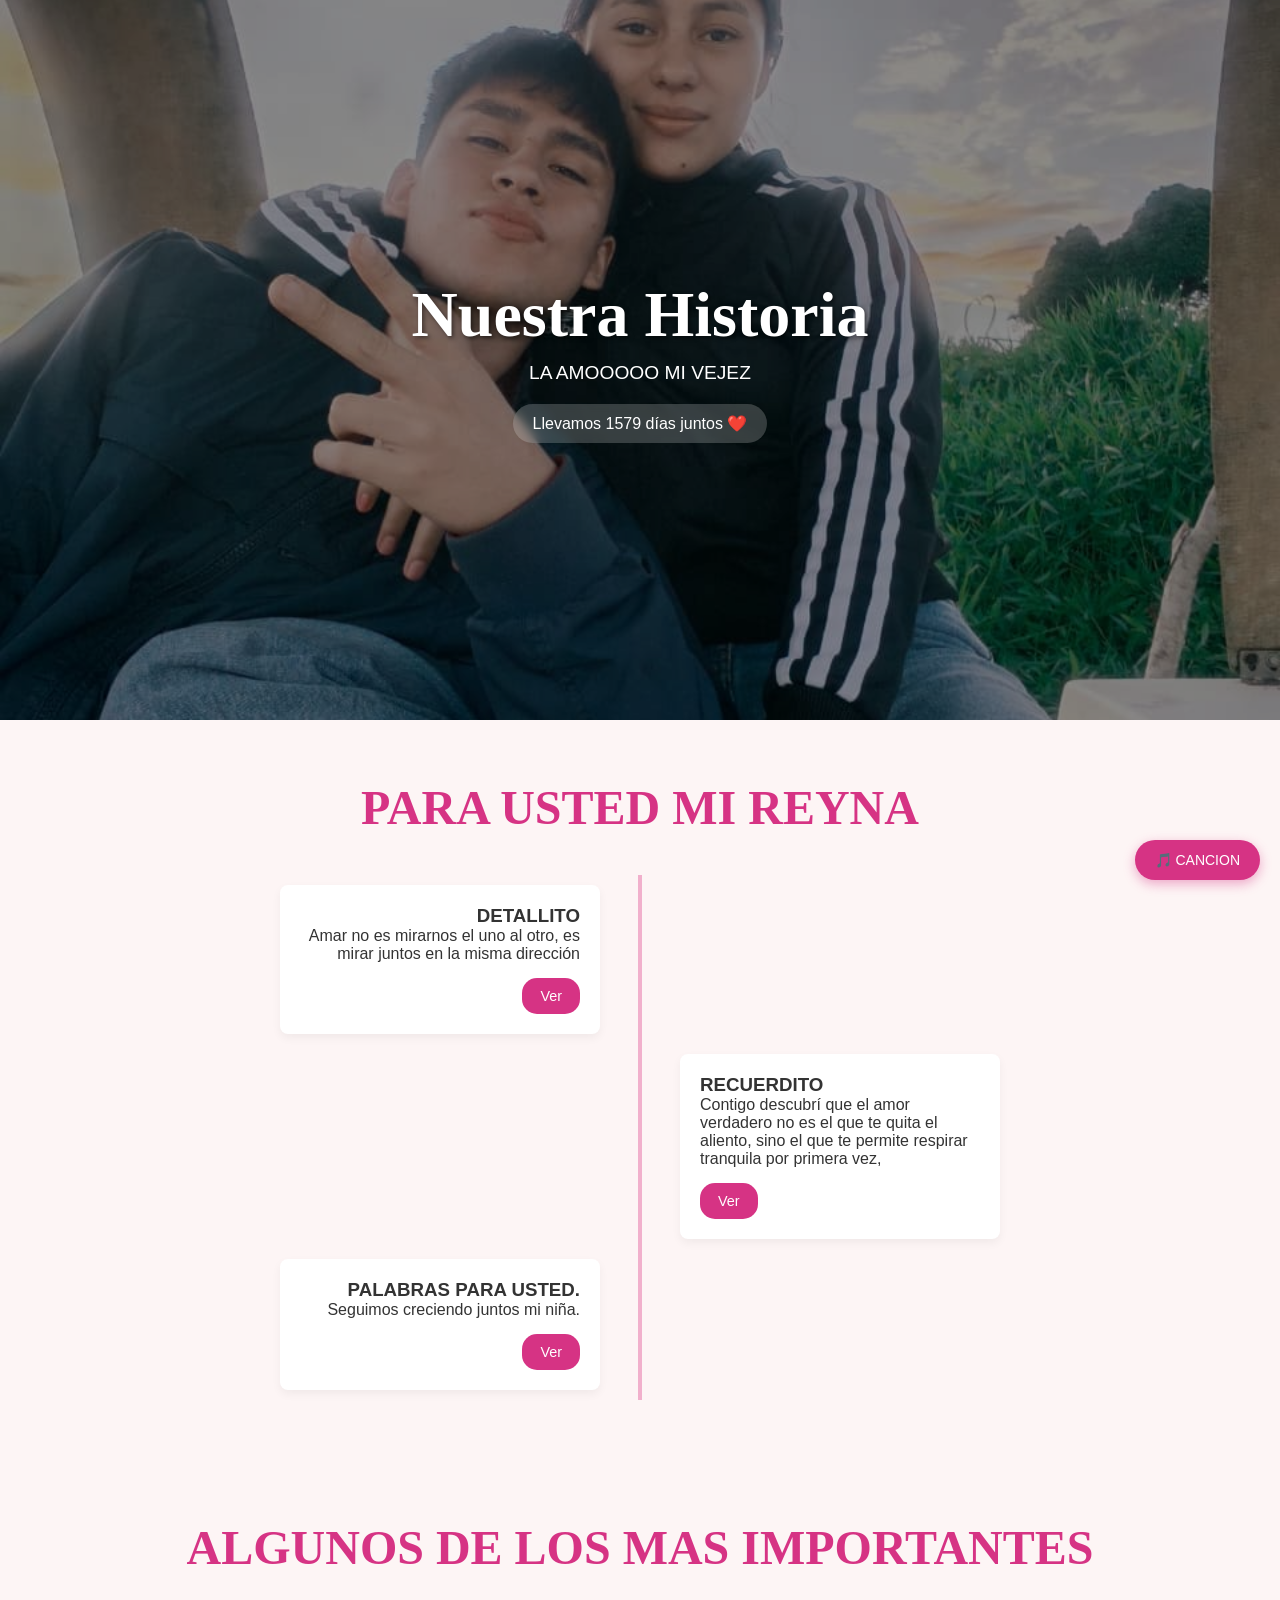
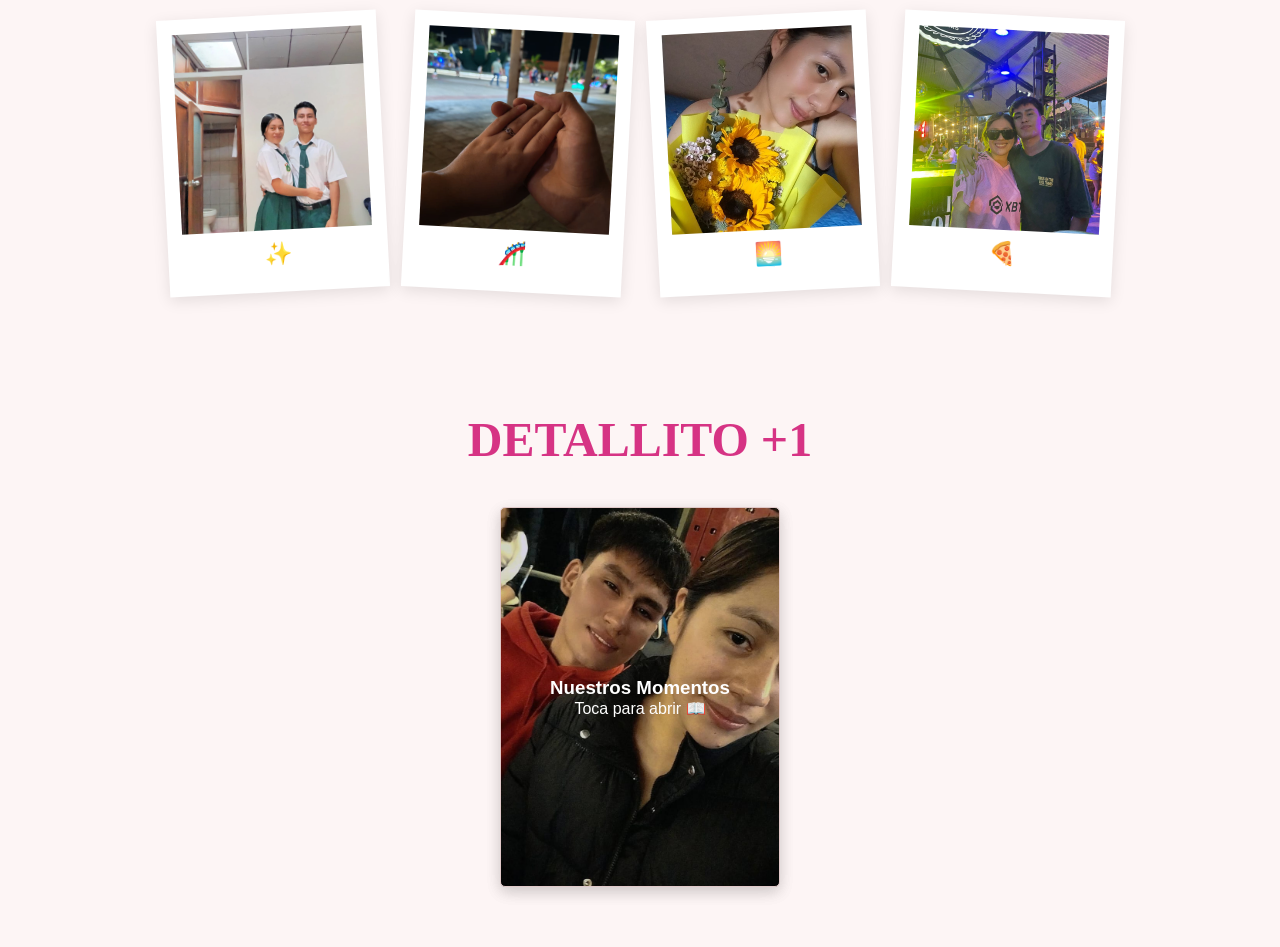
==== index.html @ b3944d25 "primera version" ====
<!DOCTYPE html>
<html lang="es">

<head>

  <!-- =====================================================
       CONFIGURACIÓN GENERAL
       ===================================================== -->

  <meta charset="UTF-8">

  <meta name="viewport" content="width=device-width, initial-scale=1.0">

  <title>Nuestra Historia de Amor ❤️</title>

  <!-- Conecta el HTML con CSS -->
  <link rel="stylesheet" href="style.css">

</head>


<body>



  <!-- =====================================================
       REPRODUCTOR DE MÚSICA
       ===================================================== -->

  <div class="music-player">

    <button id="musicToggle">
      🎵 CANCION
    </button>

    <audio id="bgMusic" loop>

      <source
        src="musica/canserbero.mp3"
        type="audio/mpeg">

      Tu navegador no soporta reproducción de audio.

    </audio>

  </div>


  <!-- =====================================================
       PORTADA PRINCIPAL / HERO
       ===================================================== -->

  <header class="hero">

    <div class="hero-overlay">

      <h1>Nuestra Historia</h1>

      <p>
        LA AMOOOOO MI VEJEZ
      </p>

      <div class="counter" id="counter">
        Llevamos juntos...
      </div>

    </div>

  </header>


  <!-- =====================================================
       CONTENIDO PRINCIPAL
       ===================================================== -->

  <main>


    <!-- =====================================================
         1. LÍNEA DEL TIEMPO
         ===================================================== -->

    <section class="section timeline-section">

      <h2>PARA USTED MI REYNA</h2>

      <div class="timeline">


        <!-- PRIMER ACONTECIMIENTO -->

        <div class="timeline-item left">

          <div class="content">

            <h3>DETALLITO</h3>

            <p>
              Amar no es mirarnos el uno al otro, es mirar juntos en la misma dirección
            </p>

            <a class="btn-proyecto" href="proyecto1.html">
              Ver
            </a>

          </div>

        </div>


        <!-- SEGUNDO ACONTECIMIENTO -->

        <div class="timeline-item right">

          <div class="content">

            <h3>RECUERDITO</h3>

            <p>
              Contigo descubrí que el amor verdadero no es el que te quita el aliento, sino el que te permite respirar tranquila por primera vez,
            </p>

            <a class="btn-proyecto" href="proyecto2.html">
              Ver 
            </a>

          </div>

        </div>


        <!-- TERCER ACONTECIMIENTO -->

        <div class="timeline-item left">

          <div class="content">

            <h3>PALABRAS PARA USTED.</h3>

            <p>
              Seguimos creciendo juntos mi niña.
            </p>

            <a class="btn-proyecto" href="proyecto3.html">
              Ver 
            </a>

          </div>

        </div>

      </div>

    </section>



    <!-- =====================================================
         2. GALERÍA DE FOTOS
         ===================================================== -->

    <section class="section polaroid-section">

      <h2> ALGUNOS DE LOS MAS IMPORTANTES</h2>

      <div class="polaroid-grid">


        <!-- FOTO 1 -->

        <div class="polaroid">

          <img
            src="imagenes/uno.jpeg"
            alt="Recuerdo 1">

          <p class="caption">
             ✨
          </p>

        </div>


        <!-- FOTO 2 -->

        <div class="polaroid">

          <img
            src="imagenes/dos.jpeg"
            alt="Recuerdo 2">

          <p class="caption">
             🎢
          </p>

        </div>


        <!-- FOTO 3 -->

        <div class="polaroid">

          <img
            src="imagenes/cinco.jpeg"
            alt="Recuerdo 3">

          <p class="caption">
             🌅
          </p>

        </div>


        <!-- FOTO 4 -->

        <div class="polaroid">

          <img
            src="imagenes/cuatro.jpeg"
            alt="Recuerdo 4">

          <p class="caption">
             🍕
          </p>

        </div>

      </div>

    </section>



    <!-- =====================================================
         3. LIBRO DE RECUERDOS
         ===================================================== -->

    <section class="section book-section">

      <h2> DETALLITO +1</h2>


      <div class="book-container">

        <div class="book" id="book">


          <!-- PORTADA -->

          <div class="page cover" id="page1">

            <h3>
              Nuestros Momentos
            </h3>

            <p>
              Toca para abrir 📖
            </p>

          </div>


          <!-- SEGUNDA PÁGINA -->

          <div class="page inner" id="page2">

            <p>
              "Te amo no solo por lo que eres,
              sino por lo que soy cuando estoy contigo."
            </p>

            <button id="nextPage">
              Siguiente Página ➡️
            </button>

          </div>


          <!-- ÚLTIMA PÁGINA -->

          <div class="page back" id="page3">

            <h3>
              Por muchos años más 🥂
            </h3>

            <p>
              Siempre juntos.
            </p>

            <button id="prevPage">
              ⬅️ Regresar
            </button>

          </div>


        </div>

      </div>

    </section>


  </main>


  <!-- =====================================================
       JAVASCRIPT
       ===================================================== -->

  <script src="script.js"></script>

</body>

</html>
---- style.css ----
/* =====================================================
   INTRODUCCIÓN - FLORES BRILLANTES 🌸
   Fondo oscuro, pétalos rosados con luz y pasto verde.
   ===================================================== */

.flowers-intro {

  position: fixed;

  top: 0;
  left: 0;

  width: 100%;
  height: 100vh;

  /* Noche con un resplandor rosado al centro */
  background:
    radial-gradient(
      circle at 50% 95%,
      #2a0a1b 0%,
      #14040d 45%,
      #000000 100%
    );

  display: flex;

  align-items: flex-end;
  justify-content: center;

  z-index: 99999;

  overflow: hidden;

  /* La introducción desaparece después de 5 segundos */
  animation: introDisappear 1s ease forwards;

  animation-delay: 5s;
}


/* =====================================================
   CONTENEDOR DE LAS FLORES
   ===================================================== */

.flowers {

  position: relative;

  width: 100%;
  max-width: 620px;

  height: 100%;

}


/* =====================================================
   FLOR
   Cada flor tiene su propia altura con la variable --h
   ===================================================== */

.flower {

  position: absolute;

  bottom: 40px;

  transform-origin: bottom center;

}


.flower--1 {

  --h: 210px;

  left: 14%;

  transform: rotate(-7deg) scale(0.85);

}


.flower--2 {

  --h: 300px;

  left: 45%;

  transform: scale(1);

}


.flower--3 {

  --h: 235px;

  left: 72%;

  transform: rotate(6deg) scale(0.9);

}


/* =====================================================
   TALLO
   ===================================================== */

.flower_line {

  position: absolute;

  bottom: 0;
  left: 0;

  width: 9px;

  height: var(--h);

  background: linear-gradient(
    to top,
    #4a0c22,
    #a32257 55%,
    #e2669b
  );

  border-radius: 10px;

  transform-origin: bottom center;

  box-shadow:
    0 0 12px rgba(226, 102, 155, 0.35);

  /* El tallo crece desde el suelo */
  animation:
    growing-line 1.6s ease backwards;

}


.flower--1 .flower_line { animation-delay: 0.1s; }
.flower--2 .flower_line { animation-delay: 0.4s; }
.flower--3 .flower_line { animation-delay: 0.7s; }


/* =====================================================
   HOJAS DEL TALLO
   ===================================================== */

.flower_line_leaf {

  position: absolute;

  width: 80px;
  height: 42px;

  background: linear-gradient(
    120deg,
    #5d0f2c,
    #b4306a
  );

  border-radius: 100% 0 100% 0;

  box-shadow:
    0 0 14px rgba(180, 48, 106, 0.35);

  transform-origin: left center;

  animation:
    growing-leaf 1s ease backwards;

}


.flower_line_leaf--1 {

  bottom: 20px;
  left: 4px;

  transform: rotate(-12deg);

  animation-delay: 1.4s;

}


.flower_line_leaf--2 {

  bottom: 62px;
  left: 4px;

  transform: rotate(-32deg) scale(0.85);

  animation-delay: 1.6s;

}


.flower_line_leaf--3 {

  bottom: 46px;
  left: 4px;

  transform: rotate(160deg) scale(0.8);

  animation-delay: 1.8s;

}


/* =====================================================
   CABEZA DE LA FLOR
   ===================================================== */

.flower_head {

  position: absolute;

  bottom: var(--h);

  left: 4px;

  width: 0;
  height: 0;

  /* Primero abre y después se mece suavemente */
  animation:
    blooming-flower 1.8s ease backwards,
    moving-flower 5s ease-in-out infinite;

}


.flower--1 .flower_head {
  animation-delay: 1.3s, 3s;
}

.flower--2 .flower_head {
  animation-delay: 1.6s, 3.3s;
}

.flower--3 .flower_head {
  animation-delay: 1.9s, 3.6s;
}


/* =====================================================
   PÉTALOS ROSADOS
   ===================================================== */

.flower_leaf {

  position: absolute;

  bottom: -6px;
  left: 0;

  width: 46px;
  height: 84px;

  /* Forma orgánica de pétalo */
  border-radius:
    51% 49% 47% 53% /
    44% 45% 55% 69%;

  background: linear-gradient(
    to top,
    #c2185b,
    #ff8fc0 65%,
    #ffd2e6
  );

  box-shadow:
    inset 0 0 18px rgba(255, 255, 255, 0.45),
    0 0 22px rgba(255, 105, 160, 0.4);

  transform-origin: bottom center;

}


.flower_leaf--1 {
  transform: translateX(-50%) rotate(-72deg);
}

.flower_leaf--2 {
  transform: translateX(-50%) rotate(-36deg);
}

.flower_leaf--3 {
  transform: translateX(-50%) rotate(0deg);
}

.flower_leaf--4 {
  transform: translateX(-50%) rotate(36deg);
}

.flower_leaf--5 {
  transform: translateX(-50%) rotate(72deg);
}


/* =====================================================
   CENTRO BRILLANTE DE LA FLOR
   ===================================================== */

.flower_core {

  position: absolute;

  bottom: -4px;
  left: 0;

  width: 34px;
  height: 20px;

  transform: translateX(-50%);

  border-radius: 50%;

  background:
    radial-gradient(
      circle at 50% 40%,
      #ffffff 0 30%,
      #ffe9a8 45%,
      #f6c445 100%
    );

  box-shadow:
    0 0 18px rgba(255, 220, 130, 0.9),
    0 0 40px rgba(255, 190, 90, 0.5);

  z-index: 2;

  animation:
    core-glow 2.4s ease-in-out infinite;

}


/* =====================================================
   PASTO DEL SUELO
   ===================================================== */

.grass {

  position: absolute;

  bottom: 0;
  left: 0;

  width: 100%;
  height: 170px;

  pointer-events: none;

}


.grass span {

  position: absolute;

  bottom: 0;

  width: 14px;
  height: 120px;

  background: linear-gradient(
    to top,
    #06300f,
    #2f9b3f 60%,
    #6be07a
  );

  /* Convierte el rectángulo en una hoja puntiaguda */
  clip-path:
    polygon(50% 0%, 100% 100%, 0% 100%);

  transform-origin: bottom center;

  animation:
    grass-move 4s ease-in-out infinite;

}


.grass span:nth-child(1)  { left: 2%;  height: 95px;  transform: rotate(-14deg); animation-delay: 0s; }
.grass span:nth-child(2)  { left: 8%;  height: 130px; transform: rotate(6deg);   animation-delay: .3s; }
.grass span:nth-child(3)  { left: 14%; height: 80px;  transform: rotate(-8deg);  animation-delay: .6s; }
.grass span:nth-child(4)  { left: 20%; height: 145px; transform: rotate(10deg);  animation-delay: .2s; }
.grass span:nth-child(5)  { left: 27%; height: 100px; transform: rotate(-12deg); animation-delay: .9s; }
.grass span:nth-child(6)  { left: 33%; height: 120px; transform: rotate(4deg);   animation-delay: .5s; }
.grass span:nth-child(7)  { left: 40%; height: 88px;  transform: rotate(-6deg);  animation-delay: 1.1s; }
.grass span:nth-child(8)  { left: 46%; height: 150px; transform: rotate(9deg);   animation-delay: .1s; }
.grass span:nth-child(9)  { left: 53%; height: 105px; transform: rotate(-10deg); animation-delay: .7s; }
.grass span:nth-child(10) { left: 60%; height: 125px; transform: rotate(5deg);   animation-delay: 1.3s; }
.grass span:nth-child(11) { left: 66%; height: 85px;  transform: rotate(-9deg);  animation-delay: .4s; }
.grass span:nth-child(12) { left: 73%; height: 140px; transform: rotate(8deg);   animation-delay: 1s; }
.grass span:nth-child(13) { left: 80%; height: 98px;  transform: rotate(-13deg); animation-delay: .8s; }
.grass span:nth-child(14) { left: 86%; height: 118px; transform: rotate(7deg);   animation-delay: 1.4s; }
.grass span:nth-child(15) { left: 92%; height: 90px;  transform: rotate(-5deg);  animation-delay: .2s; }
.grass span:nth-child(16) { left: 97%; height: 132px; transform: rotate(11deg);  animation-delay: 1.2s; }


/* =====================================================
   LUCES QUE FLOTAN (PARTÍCULAS)
   ===================================================== */

.motes {

  position: absolute;

  inset: 0;

  pointer-events: none;

}


.motes span {

  position: absolute;

  width: 6px;
  height: 6px;

  border-radius: 50%;

  background: #fff3b0;

  box-shadow:
    0 0 10px rgba(255, 235, 150, 0.9);

  opacity: 0;

  animation:
    floating-mote 6s linear infinite;

}


.motes span:nth-child(1)  { left: 10%; bottom: 18%; animation-delay: 0s; }
.motes span:nth-child(2)  { left: 22%; bottom: 30%; animation-delay: .8s; }
.motes span:nth-child(3)  { left: 34%; bottom: 12%; animation-delay: 1.6s; }
.motes span:nth-child(4)  { left: 44%; bottom: 40%; animation-delay: 2.4s; }
.motes span:nth-child(5)  { left: 55%; bottom: 22%; animation-delay: 3.2s; }
.motes span:nth-child(6)  { left: 65%; bottom: 35%; animation-delay: 1.1s; }
.motes span:nth-child(7)  { left: 76%; bottom: 16%; animation-delay: 2s; }
.motes span:nth-child(8)  { left: 86%; bottom: 28%; animation-delay: 2.8s; }
.motes span:nth-child(9)  { left: 16%; bottom: 45%; animation-delay: 3.6s; }
.motes span:nth-child(10) { left: 50%; bottom: 55%; animation-delay: 1.4s; }
.motes span:nth-child(11) { left: 70%; bottom: 50%; animation-delay: 2.2s; }
.motes span:nth-child(12) { left: 30%; bottom: 60%; animation-delay: 4s; }


/* =====================================================
   ANIMACIONES DE LA INTRODUCCIÓN
   ===================================================== */

@keyframes growing-line {

  0% {
    height: 0;
    opacity: 0;
  }

  100% {
    height: var(--h);
    opacity: 1;
  }

}


@keyframes growing-leaf {

  0% {
    transform: scale(0) rotate(0deg);
    opacity: 0;
  }

}


@keyframes blooming-flower {

  0% {
    transform: scale(0) rotate(-40deg);
    opacity: 0;
  }

  70% {
    transform: scale(1.15) rotate(6deg);
    opacity: 1;
  }

  100% {
    transform: scale(1) rotate(0deg);
    opacity: 1;
  }

}


@keyframes moving-flower {

  0%, 100% {
    rotate: 0deg;
  }

  50% {
    rotate: 4deg;
  }

}


@keyframes core-glow {

  0%, 100% {
    box-shadow:
      0 0 18px rgba(255, 220, 130, 0.9),
      0 0 40px rgba(255, 190, 90, 0.5);
  }

  50% {
    box-shadow:
      0 0 26px rgba(255, 235, 170, 1),
      0 0 60px rgba(255, 200, 110, 0.7);
  }

}


@keyframes grass-move {

  0%, 100% {
    scale: 1 1;
  }

  50% {
    scale: 1.02 1.04;
  }

}


@keyframes floating-mote {

  0% {
    transform: translate(0, 0) scale(0.6);
    opacity: 0;
  }

  20% {
    opacity: 1;
  }

  80% {
    opacity: 0.8;
  }

  100% {
    transform: translate(30px, -180px) scale(1);
    opacity: 0;
  }

}


/* =====================================================
   DESAPARECER INTRO
   ===================================================== */

@keyframes introDisappear {

  0% {

    opacity: 1;

  }

  100% {

    opacity: 0;

    visibility: hidden;

    pointer-events: none;

  }

}

/* =====================================================
   RESET Y ESTILOS GENERALES
   =====================================================

   Eliminamos márgenes y espacios predeterminados
   del navegador para controlar mejor el diseño.
*/

* {
  box-sizing: border-box;
  margin: 0;
  padding: 0;
}


/* =====================================================
   CUERPO DE LA PÁGINA
   ===================================================== */

body {

  /* Fuente principal */
  font-family: 'Montserrat', sans-serif;

  /* Color de fondo romántico muy claro */
  background-color: #fdf5f5;

  /* Color principal del texto */
  color: #333;

  /* Evita desplazamiento horizontal accidental */
  overflow-x: hidden;
}


/* =====================================================
   REPRODUCTOR FLOTANTE DE MÚSICA
   ===================================================== */

.music-player {

  /* Hace que permanezca fijo aunque bajemos la página */
  position: fixed;

  /* Distancia desde abajo */
  bottom: 20px;

  /* Distancia desde la derecha */
  right: 20px;

  /* Hace que aparezca encima de otros elementos */
  z-index: 1000;
}


/* Botón del reproductor */
.music-player button {

  background: #d63384;

  color: white;

  border: none;

  padding: 12px 20px;

  border-radius: 30px;

  font-size: 14px;

  cursor: pointer;

  box-shadow: 0 4px 12px rgba(214, 51, 132, 0.4);

  /* Suaviza los efectos cuando pasamos el mouse */
  transition:
    transform 0.2s,
    background 0.2s;
}


/* Efecto cuando colocamos el mouse encima */
.music-player button:hover {

  background: #b8256f;

  transform: scale(1.05);
}


/* =====================================================
   PORTADA / HERO
   ===================================================== */

.hero {

  /* La portada ocupa el 80% de la altura visible */
  height: 80vh;

  /* Imagen de fondo */
  background-image:
     url("imagenes/portada.jpeg");

  /* Centra la imagen */
  background-position: center;

  /* Hace que cubra toda la portada */
  background-size: cover;

  /* Evita que la imagen se repita */
  background-repeat: no-repeat;

  position: relative;

  display: flex;

  align-items: center;

  justify-content: center;

  text-align: center;
}


/* Capa oscura encima de la imagen */
.hero-overlay {

  background: rgba(0, 0, 0, 0.45);

  width: 100%;

  height: 100%;

  display: flex;

  flex-direction: column;

  justify-content: center;

  align-items: center;

  color: white;

  padding: 20px;
}


/* Título principal */
.hero h1 {

  font-family: 'Caveat', cursive;

  font-size: 4em;

  margin-bottom: 10px;

  text-shadow:
    2px 2px 4px rgba(0, 0, 0, 0.5);
}


/* Texto debajo del título */
.hero p {

  font-size: 1.2em;

  margin-bottom: 20px;
}


/* Contador de días juntos */
.counter {

  background:
    rgba(255, 255, 255, 0.2);

  padding: 10px 20px;

  border-radius: 20px;

  backdrop-filter: blur(5px);

  font-size: 1em;
}


/* =====================================================
   SECCIONES GENERALES
   ===================================================== */

.section {

  /* Espacio arriba y abajo */
  padding: 60px 20px;

  /* Ancho máximo */
  max-width: 1000px;

  /* Centra cada sección */
  margin: 0 auto;
}


/* Títulos de las secciones */
.section h2 {

  text-align: center;

  font-family: 'Caveat', cursive;

  font-size: 3em;

  color: #d63384;

  margin-bottom: 40px;
}


/* =====================================================
   1. LÍNEA DEL TIEMPO
   ===================================================== */

.timeline {

  position: relative;

  max-width: 800px;

  margin: 0 auto;
}


/* Línea vertical del centro */
.timeline::after {

  content: '';

  position: absolute;

  width: 4px;

  background-color: #f1b0cc;

  top: 0;

  bottom: 0;

  left: 50%;

  margin-left: -2px;
}


/* Cada elemento de la línea del tiempo */
.timeline-item {

  padding: 10px 40px;

  position: relative;

  width: 50%;
}


/* Elementos ubicados a la izquierda */
.timeline-item.left {

  left: 0;

  text-align: right;
}


/* Elementos ubicados a la derecha */
.timeline-item.right {

  left: 50%;

  text-align: left;
}


/* Caja blanca de cada acontecimiento */
.timeline-item .content {

  padding: 20px;

  background: white;

  border-radius: 8px;

  box-shadow:
    0 4px 10px rgba(0, 0, 0, 0.05);
}


/* =====================================================
   BOTÓN PARA ABRIR CADA PROYECTO
   ===================================================== */

.btn-proyecto {

  display: inline-block;

  margin-top: 15px;

  background: #d63384;

  color: white;

  text-decoration: none;

  padding: 10px 18px;

  border-radius: 15px;

  font-size: 0.9em;

  transition:
    background 0.3s,
    transform 0.3s;
}


.btn-proyecto:hover {

  background: #b8256f;

  transform: scale(1.05);
}


/* =====================================================
   2. GALERÍA POLAROID
   ===================================================== */

.polaroid-grid {

  /* Coloca las fotos horizontalmente */
  display: flex;

  /* Permite que bajen de línea si no entran */
  flex-wrap: wrap;

  /* Las centra */
  justify-content: center;

  /* Separación entre fotos */
  gap: 25px;
}


/* Cada fotografía */
.polaroid {

  background: white;

  padding: 15px 15px 25px 15px;

  box-shadow:
    0 4px 15px rgba(0, 0, 0, 0.1);

  width: 220px;

  text-align: center;

  transition:
    transform 0.3s ease,
    box-shadow 0.3s ease;
}


/* Inclina las fotografías impares hacia la izquierda */
.polaroid:nth-child(odd) {

  transform: rotate(-3deg);
}


/* Inclina las fotografías pares hacia la derecha */
.polaroid:nth-child(even) {

  transform: rotate(3deg);
}


/* Efecto al colocar el mouse */
.polaroid:hover {

  transform:
    scale(1.1)
    rotate(0deg);

  z-index: 10;

  box-shadow:
    0 8px 25px rgba(0, 0, 0, 0.2);
}


/* Imágenes dentro de la polaroid */
.polaroid img {

  width: 100%;

  height: 200px;

  object-fit: cover;

  display: block;
}


/* Texto debajo de cada fotografía */
.polaroid .caption {

  font-family: 'Caveat', cursive;

  font-size: 1.4em;

  margin-top: 10px;

  color: #444;
}


/* =====================================================
   3. LIBRO DE RECUERDOS 3D
   ===================================================== */

.book-container {

  display: flex;

  justify-content: center;

  /* Genera sensación de profundidad */
  perspective: 1000px;
}


/* Libro completo */
.book {

  width: 280px;

  height: 380px;

  position: relative;

  transform-style: preserve-3d;

  transition: transform 1s;
}


/* Diseño general de las páginas */
.page {

  position: absolute;

  width: 100%;

  height: 100%;

  background: #fff8f8;

  border:
    1px solid #e0c8c8;

  box-shadow:
    0 5px 15px rgba(0, 0, 0, 0.1);

  border-radius: 5px;

  padding: 30px;

  display: flex;

  flex-direction: column;

  justify-content: center;

  align-items: center;

  text-align: center;

  /* Oculta la parte trasera de cada página */
  backface-visibility: hidden;
}


/* =====================================================
   PORTADA DEL LIBRO
   ===================================================== */

.page.cover {

    background-image:
        url("imagenes/15.jpeg");

    background-size:
        cover;

    background-position:
        center;

    background-repeat:
        no-repeat;

    color:
        white;

    cursor:
        pointer;

    z-index:
        3;

}


/* =====================================================
   SEGUNDA PÁGINA
   ===================================================== */

.page.inner {

  background: #fff8f8;

  transform: rotateY(180deg);

  z-index: 2;
}


/* =====================================================
   ÚLTIMA PÁGINA
   ===================================================== */

.page.back {

  background: #fff0f5;

  transform: rotateY(360deg);

  z-index: 1;
}


/* Botones internos del libro */
.page button {

  margin-top: 20px;

  background: #d63384;

  color: white;

  border: none;

  padding: 10px 18px;

  border-radius: 15px;

  cursor: pointer;

  transition:
    background 0.3s,
    transform 0.3s;
}


/* Efecto al colocar el mouse encima */
.page button:hover {

  background: #b8256f;

  transform: scale(1.05);
}


/* =====================================================
   DISEÑO PARA CELULARES
   ===================================================== */

@media (max-width: 768px) {

  /* Reduce el título principal */
  .hero h1 {

    font-size: 3em;
  }


  /* Reduce títulos de secciones */
  .section h2 {

    font-size: 2.4em;
  }


  /* Mueve la línea del tiempo hacia la izquierda */
  .timeline::after {

    left: 31px;
  }


  /* Los elementos ocuparán todo el ancho */
  .timeline-item {

    width: 100%;

    padding-left: 70px;

    padding-right: 25px;
  }


  /* Todos quedan alineados hacia la izquierda */
  .timeline-item.left,
  .timeline-item.right {

    left: 0;

    text-align: left;
  }


  /* Reduce ligeramente el libro */
  .book {

    width: 250px;

    height: 350px;
  }


  /* Botón de música más pequeño */
  .music-player {

    bottom: 15px;

    right: 15px;
  }


  .music-player button {

    padding: 10px 15px;

    font-size: 12px;
  }


  /* Flores de la intro más pequeñas en celular */
  .flower--1 { left: 8%;  transform: rotate(-7deg) scale(0.6); }

  .flower--2 { left: 42%; transform: scale(0.72); }

  .flower--3 { left: 72%; transform: rotate(6deg) scale(0.65); }

}
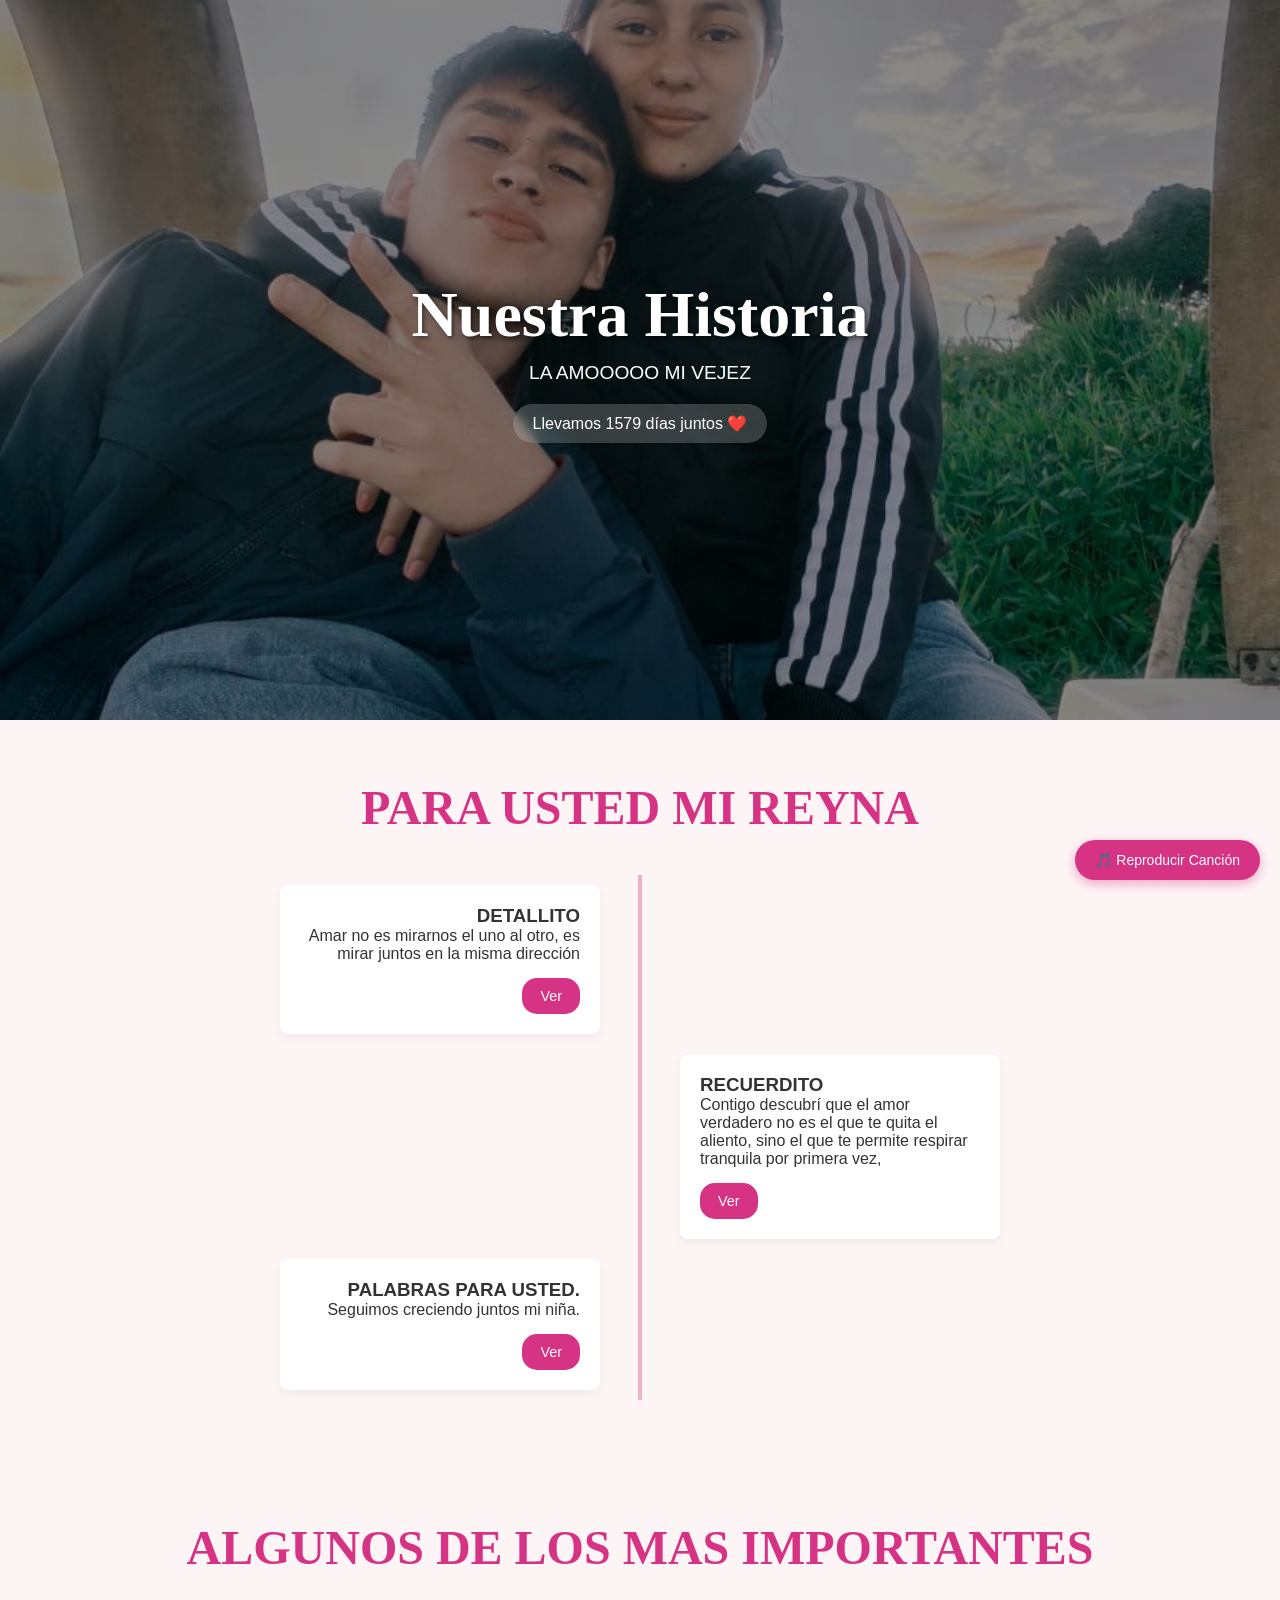
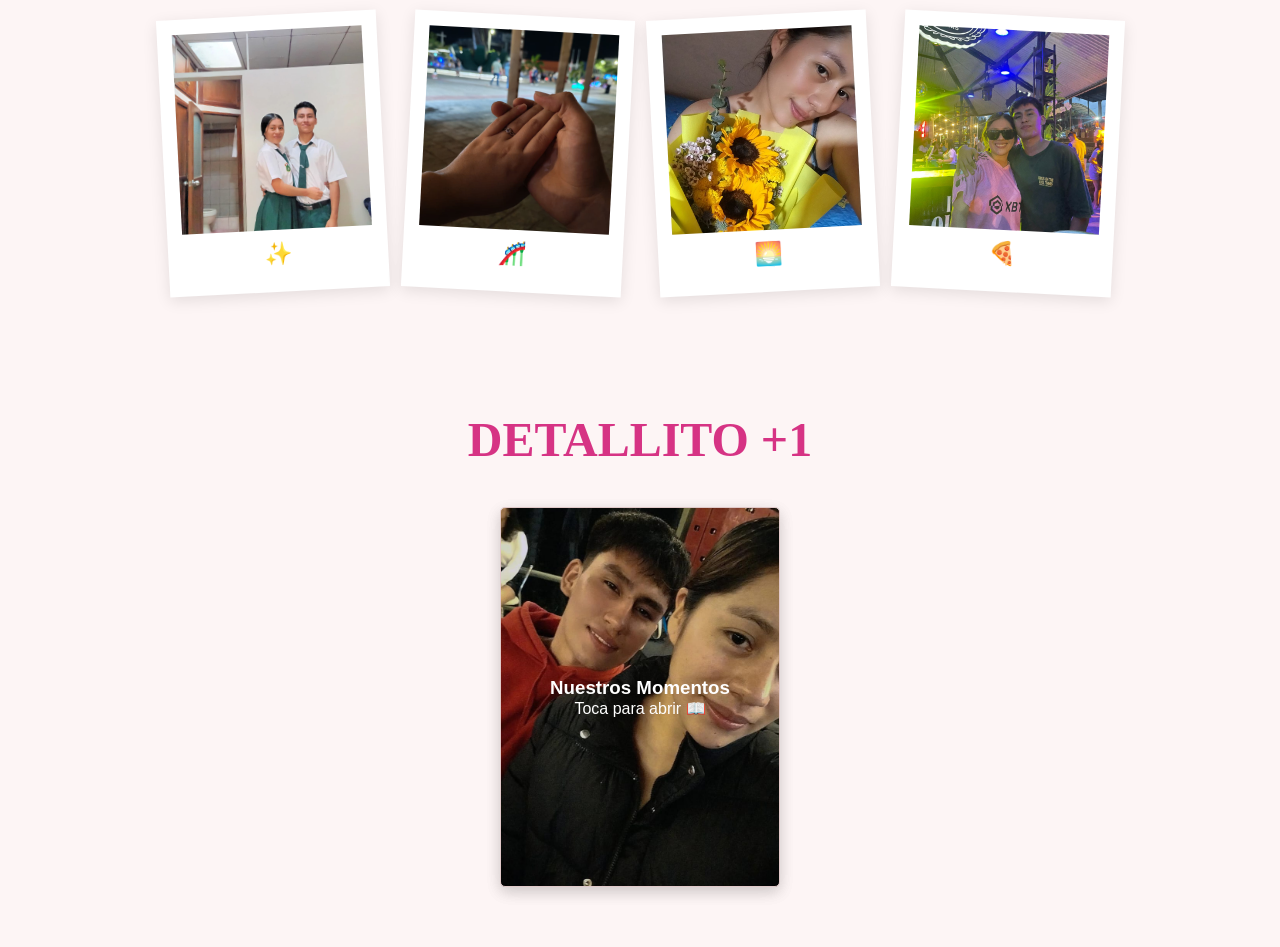
==== commit dc70c1f3: "vejez termiando" ====
--- a/index.html
+++ b/index.html
@@ -99,7 +99,7 @@
               Amar no es mirarnos el uno al otro, es mirar juntos en la misma dirección
             </p>
 
-            <a class="btn-proyecto" href="proyecto1.html">
+            <a class="btn-proyecto" href="proyecto3.html">
               Ver
             </a>
 
@@ -141,7 +141,7 @@
               Seguimos creciendo juntos mi niña.
             </p>
 
-            <a class="btn-proyecto" href="proyecto3.html">
+            <a class="btn-proyecto" href="proyecto1.html">
               Ver 
             </a>
 
@@ -309,6 +309,7 @@
        JAVASCRIPT
        ===================================================== -->
 
+  <script src="musica.js"></script>
   <script src="script.js"></script>
 
 </body>
--- a/style.css
+++ b/style.css
@@ -1,599 +1,3 @@
-/* =====================================================
-   INTRODUCCIÓN - FLORES BRILLANTES 🌸
-   Fondo oscuro, pétalos rosados con luz y pasto verde.
-   ===================================================== */
-
-.flowers-intro {
-
-  position: fixed;
-
-  top: 0;
-  left: 0;
-
-  width: 100%;
-  height: 100vh;
-
-  /* Noche con un resplandor rosado al centro */
-  background:
-    radial-gradient(
-      circle at 50% 95%,
-      #2a0a1b 0%,
-      #14040d 45%,
-      #000000 100%
-    );
-
-  display: flex;
-
-  align-items: flex-end;
-  justify-content: center;
-
-  z-index: 99999;
-
-  overflow: hidden;
-
-  /* La introducción desaparece después de 5 segundos */
-  animation: introDisappear 1s ease forwards;
-
-  animation-delay: 5s;
-}
-
-
-/* =====================================================
-   CONTENEDOR DE LAS FLORES
-   ===================================================== */
-
-.flowers {
-
-  position: relative;
-
-  width: 100%;
-  max-width: 620px;
-
-  height: 100%;
-
-}
-
-
-/* =====================================================
-   FLOR
-   Cada flor tiene su propia altura con la variable --h
-   ===================================================== */
-
-.flower {
-
-  position: absolute;
-
-  bottom: 40px;
-
-  transform-origin: bottom center;
-
-}
-
-
-.flower--1 {
-
-  --h: 210px;
-
-  left: 14%;
-
-  transform: rotate(-7deg) scale(0.85);
-
-}
-
-
-.flower--2 {
-
-  --h: 300px;
-
-  left: 45%;
-
-  transform: scale(1);
-
-}
-
-
-.flower--3 {
-
-  --h: 235px;
-
-  left: 72%;
-
-  transform: rotate(6deg) scale(0.9);
-
-}
-
-
-/* =====================================================
-   TALLO
-   ===================================================== */
-
-.flower_line {
-
-  position: absolute;
-
-  bottom: 0;
-  left: 0;
-
-  width: 9px;
-
-  height: var(--h);
-
-  background: linear-gradient(
-    to top,
-    #4a0c22,
-    #a32257 55%,
-    #e2669b
-  );
-
-  border-radius: 10px;
-
-  transform-origin: bottom center;
-
-  box-shadow:
-    0 0 12px rgba(226, 102, 155, 0.35);
-
-  /* El tallo crece desde el suelo */
-  animation:
-    growing-line 1.6s ease backwards;
-
-}
-
-
-.flower--1 .flower_line { animation-delay: 0.1s; }
-.flower--2 .flower_line { animation-delay: 0.4s; }
-.flower--3 .flower_line { animation-delay: 0.7s; }
-
-
-/* =====================================================
-   HOJAS DEL TALLO
-   ===================================================== */
-
-.flower_line_leaf {
-
-  position: absolute;
-
-  width: 80px;
-  height: 42px;
-
-  background: linear-gradient(
-    120deg,
-    #5d0f2c,
-    #b4306a
-  );
-
-  border-radius: 100% 0 100% 0;
-
-  box-shadow:
-    0 0 14px rgba(180, 48, 106, 0.35);
-
-  transform-origin: left center;
-
-  animation:
-    growing-leaf 1s ease backwards;
-
-}
-
-
-.flower_line_leaf--1 {
-
-  bottom: 20px;
-  left: 4px;
-
-  transform: rotate(-12deg);
-
-  animation-delay: 1.4s;
-
-}
-
-
-.flower_line_leaf--2 {
-
-  bottom: 62px;
-  left: 4px;
-
-  transform: rotate(-32deg) scale(0.85);
-
-  animation-delay: 1.6s;
-
-}
-
-
-.flower_line_leaf--3 {
-
-  bottom: 46px;
-  left: 4px;
-
-  transform: rotate(160deg) scale(0.8);
-
-  animation-delay: 1.8s;
-
-}
-
-
-/* =====================================================
-   CABEZA DE LA FLOR
-   ===================================================== */
-
-.flower_head {
-
-  position: absolute;
-
-  bottom: var(--h);
-
-  left: 4px;
-
-  width: 0;
-  height: 0;
-
-  /* Primero abre y después se mece suavemente */
-  animation:
-    blooming-flower 1.8s ease backwards,
-    moving-flower 5s ease-in-out infinite;
-
-}
-
-
-.flower--1 .flower_head {
-  animation-delay: 1.3s, 3s;
-}
-
-.flower--2 .flower_head {
-  animation-delay: 1.6s, 3.3s;
-}
-
-.flower--3 .flower_head {
-  animation-delay: 1.9s, 3.6s;
-}
-
-
-/* =====================================================
-   PÉTALOS ROSADOS
-   ===================================================== */
-
-.flower_leaf {
-
-  position: absolute;
-
-  bottom: -6px;
-  left: 0;
-
-  width: 46px;
-  height: 84px;
-
-  /* Forma orgánica de pétalo */
-  border-radius:
-    51% 49% 47% 53% /
-    44% 45% 55% 69%;
-
-  background: linear-gradient(
-    to top,
-    #c2185b,
-    #ff8fc0 65%,
-    #ffd2e6
-  );
-
-  box-shadow:
-    inset 0 0 18px rgba(255, 255, 255, 0.45),
-    0 0 22px rgba(255, 105, 160, 0.4);
-
-  transform-origin: bottom center;
-
-}
-
-
-.flower_leaf--1 {
-  transform: translateX(-50%) rotate(-72deg);
-}
-
-.flower_leaf--2 {
-  transform: translateX(-50%) rotate(-36deg);
-}
-
-.flower_leaf--3 {
-  transform: translateX(-50%) rotate(0deg);
-}
-
-.flower_leaf--4 {
-  transform: translateX(-50%) rotate(36deg);
-}
-
-.flower_leaf--5 {
-  transform: translateX(-50%) rotate(72deg);
-}
-
-
-/* =====================================================
-   CENTRO BRILLANTE DE LA FLOR
-   ===================================================== */
-
-.flower_core {
-
-  position: absolute;
-
-  bottom: -4px;
-  left: 0;
-
-  width: 34px;
-  height: 20px;
-
-  transform: translateX(-50%);
-
-  border-radius: 50%;
-
-  background:
-    radial-gradient(
-      circle at 50% 40%,
-      #ffffff 0 30%,
-      #ffe9a8 45%,
-      #f6c445 100%
-    );
-
-  box-shadow:
-    0 0 18px rgba(255, 220, 130, 0.9),
-    0 0 40px rgba(255, 190, 90, 0.5);
-
-  z-index: 2;
-
-  animation:
-    core-glow 2.4s ease-in-out infinite;
-
-}
-
-
-/* =====================================================
-   PASTO DEL SUELO
-   ===================================================== */
-
-.grass {
-
-  position: absolute;
-
-  bottom: 0;
-  left: 0;
-
-  width: 100%;
-  height: 170px;
-
-  pointer-events: none;
-
-}
-
-
-.grass span {
-
-  position: absolute;
-
-  bottom: 0;
-
-  width: 14px;
-  height: 120px;
-
-  background: linear-gradient(
-    to top,
-    #06300f,
-    #2f9b3f 60%,
-    #6be07a
-  );
-
-  /* Convierte el rectángulo en una hoja puntiaguda */
-  clip-path:
-    polygon(50% 0%, 100% 100%, 0% 100%);
-
-  transform-origin: bottom center;
-
-  animation:
-    grass-move 4s ease-in-out infinite;
-
-}
-
-
-.grass span:nth-child(1)  { left: 2%;  height: 95px;  transform: rotate(-14deg); animation-delay: 0s; }
-.grass span:nth-child(2)  { left: 8%;  height: 130px; transform: rotate(6deg);   animation-delay: .3s; }
-.grass span:nth-child(3)  { left: 14%; height: 80px;  transform: rotate(-8deg);  animation-delay: .6s; }
-.grass span:nth-child(4)  { left: 20%; height: 145px; transform: rotate(10deg);  animation-delay: .2s; }
-.grass span:nth-child(5)  { left: 27%; height: 100px; transform: rotate(-12deg); animation-delay: .9s; }
-.grass span:nth-child(6)  { left: 33%; height: 120px; transform: rotate(4deg);   animation-delay: .5s; }
-.grass span:nth-child(7)  { left: 40%; height: 88px;  transform: rotate(-6deg);  animation-delay: 1.1s; }
-.grass span:nth-child(8)  { left: 46%; height: 150px; transform: rotate(9deg);   animation-delay: .1s; }
-.grass span:nth-child(9)  { left: 53%; height: 105px; transform: rotate(-10deg); animation-delay: .7s; }
-.grass span:nth-child(10) { left: 60%; height: 125px; transform: rotate(5deg);   animation-delay: 1.3s; }
-.grass span:nth-child(11) { left: 66%; height: 85px;  transform: rotate(-9deg);  animation-delay: .4s; }
-.grass span:nth-child(12) { left: 73%; height: 140px; transform: rotate(8deg);   animation-delay: 1s; }
-.grass span:nth-child(13) { left: 80%; height: 98px;  transform: rotate(-13deg); animation-delay: .8s; }
-.grass span:nth-child(14) { left: 86%; height: 118px; transform: rotate(7deg);   animation-delay: 1.4s; }
-.grass span:nth-child(15) { left: 92%; height: 90px;  transform: rotate(-5deg);  animation-delay: .2s; }
-.grass span:nth-child(16) { left: 97%; height: 132px; transform: rotate(11deg);  animation-delay: 1.2s; }
-
-
-/* =====================================================
-   LUCES QUE FLOTAN (PARTÍCULAS)
-   ===================================================== */
-
-.motes {
-
-  position: absolute;
-
-  inset: 0;
-
-  pointer-events: none;
-
-}
-
-
-.motes span {
-
-  position: absolute;
-
-  width: 6px;
-  height: 6px;
-
-  border-radius: 50%;
-
-  background: #fff3b0;
-
-  box-shadow:
-    0 0 10px rgba(255, 235, 150, 0.9);
-
-  opacity: 0;
-
-  animation:
-    floating-mote 6s linear infinite;
-
-}
-
-
-.motes span:nth-child(1)  { left: 10%; bottom: 18%; animation-delay: 0s; }
-.motes span:nth-child(2)  { left: 22%; bottom: 30%; animation-delay: .8s; }
-.motes span:nth-child(3)  { left: 34%; bottom: 12%; animation-delay: 1.6s; }
-.motes span:nth-child(4)  { left: 44%; bottom: 40%; animation-delay: 2.4s; }
-.motes span:nth-child(5)  { left: 55%; bottom: 22%; animation-delay: 3.2s; }
-.motes span:nth-child(6)  { left: 65%; bottom: 35%; animation-delay: 1.1s; }
-.motes span:nth-child(7)  { left: 76%; bottom: 16%; animation-delay: 2s; }
-.motes span:nth-child(8)  { left: 86%; bottom: 28%; animation-delay: 2.8s; }
-.motes span:nth-child(9)  { left: 16%; bottom: 45%; animation-delay: 3.6s; }
-.motes span:nth-child(10) { left: 50%; bottom: 55%; animation-delay: 1.4s; }
-.motes span:nth-child(11) { left: 70%; bottom: 50%; animation-delay: 2.2s; }
-.motes span:nth-child(12) { left: 30%; bottom: 60%; animation-delay: 4s; }
-
-
-/* =====================================================
-   ANIMACIONES DE LA INTRODUCCIÓN
-   ===================================================== */
-
-@keyframes growing-line {
-
-  0% {
-    height: 0;
-    opacity: 0;
-  }
-
-  100% {
-    height: var(--h);
-    opacity: 1;
-  }
-
-}
-
-
-@keyframes growing-leaf {
-
-  0% {
-    transform: scale(0) rotate(0deg);
-    opacity: 0;
-  }
-
-}
-
-
-@keyframes blooming-flower {
-
-  0% {
-    transform: scale(0) rotate(-40deg);
-    opacity: 0;
-  }
-
-  70% {
-    transform: scale(1.15) rotate(6deg);
-    opacity: 1;
-  }
-
-  100% {
-    transform: scale(1) rotate(0deg);
-    opacity: 1;
-  }
-
-}
-
-
-@keyframes moving-flower {
-
-  0%, 100% {
-    rotate: 0deg;
-  }
-
-  50% {
-    rotate: 4deg;
-  }
-
-}
-
-
-@keyframes core-glow {
-
-  0%, 100% {
-    box-shadow:
-      0 0 18px rgba(255, 220, 130, 0.9),
-      0 0 40px rgba(255, 190, 90, 0.5);
-  }
-
-  50% {
-    box-shadow:
-      0 0 26px rgba(255, 235, 170, 1),
-      0 0 60px rgba(255, 200, 110, 0.7);
-  }
-
-}
-
-
-@keyframes grass-move {
-
-  0%, 100% {
-    scale: 1 1;
-  }
-
-  50% {
-    scale: 1.02 1.04;
-  }
-
-}
-
-
-@keyframes floating-mote {
-
-  0% {
-    transform: translate(0, 0) scale(0.6);
-    opacity: 0;
-  }
-
-  20% {
-    opacity: 1;
-  }
-
-  80% {
-    opacity: 0.8;
-  }
-
-  100% {
-    transform: translate(30px, -180px) scale(1);
-    opacity: 0;
-  }
-
-}
-
-
-/* =====================================================
-   DESAPARECER INTRO
-   ===================================================== */
-
-@keyframes introDisappear {
-
-  0% {
-
-    opacity: 1;
-
-  }
-
-  100% {
-
-    opacity: 0;
-
-    visibility: hidden;
-
-    pointer-events: none;
-
-  }
-
-}
 
 /* =====================================================
    RESET Y ESTILOS GENERALES
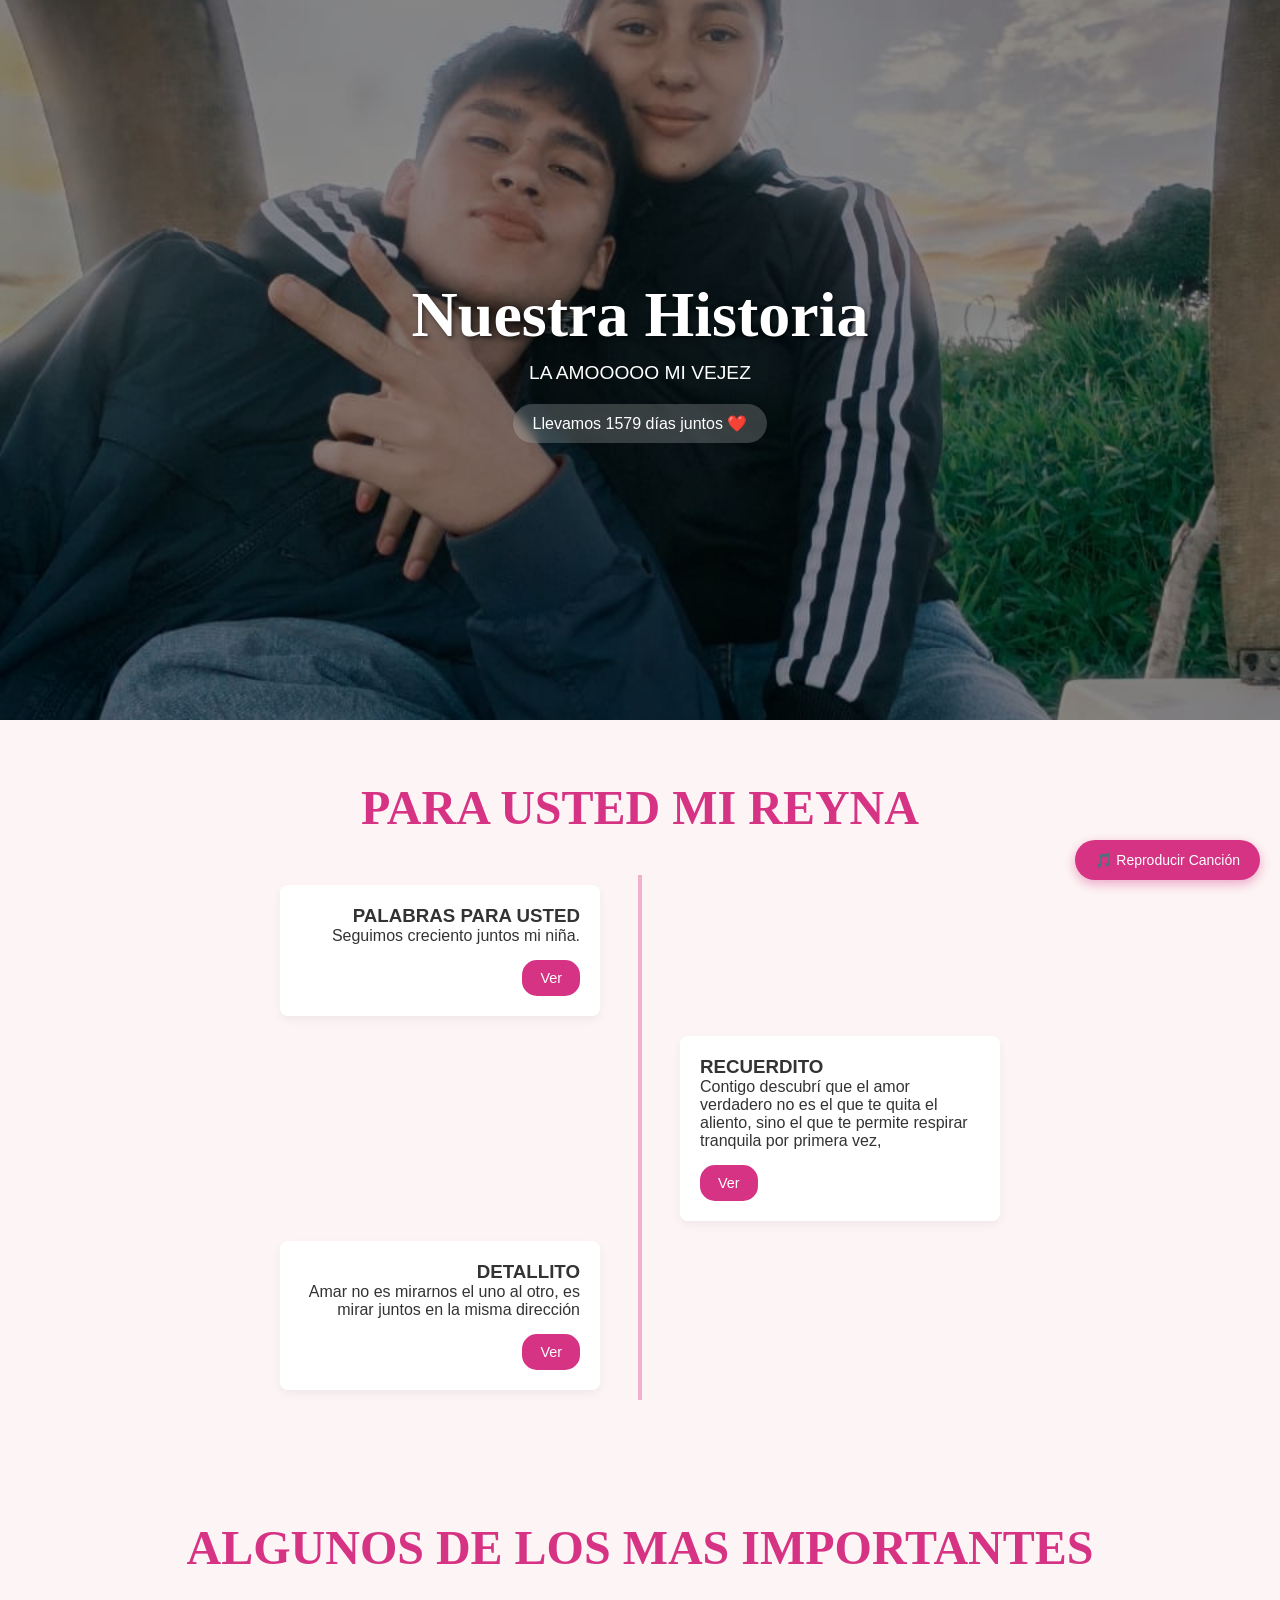
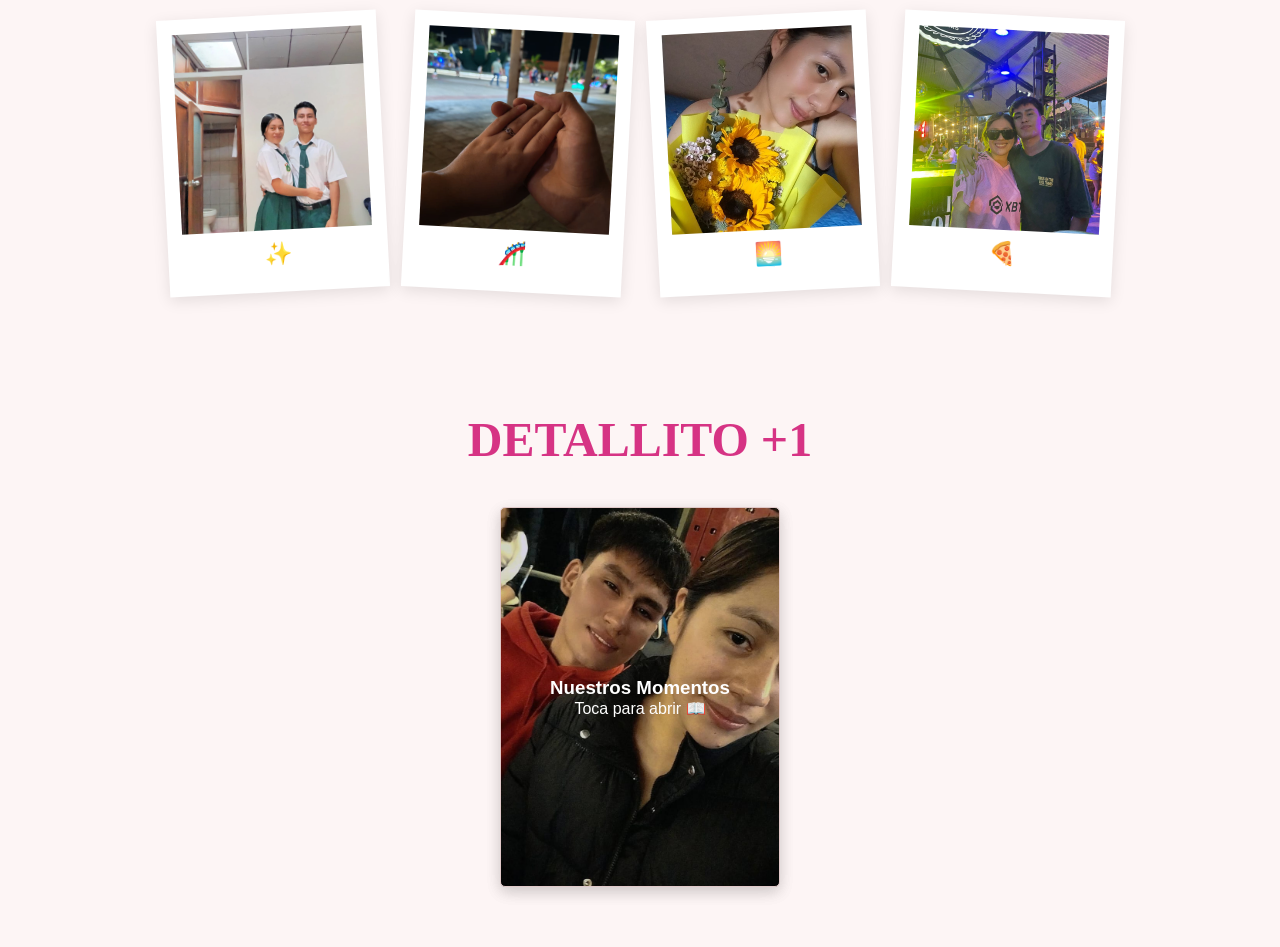
==== commit 6a6e9734: "vejez terminado 1" ====
--- a/index.html
+++ b/index.html
@@ -93,10 +93,10 @@
 
           <div class="content">
 
-            <h3>DETALLITO</h3>
-
-            <p>
-              Amar no es mirarnos el uno al otro, es mirar juntos en la misma dirección
+            <h3>PALABRAS PARA USTED</h3>
+
+            <p>
+              Seguimos creciento juntos mi niña.
             </p>
 
             <a class="btn-proyecto" href="proyecto3.html">
@@ -135,10 +135,10 @@
 
           <div class="content">
 
-            <h3>PALABRAS PARA USTED.</h3>
-
-            <p>
-              Seguimos creciendo juntos mi niña.
+            <h3>DETALLITO </h3>
+
+            <p>
+              Amar no es mirarnos el uno al otro, es mirar juntos en la misma dirección
             </p>
 
             <a class="btn-proyecto" href="proyecto1.html">
